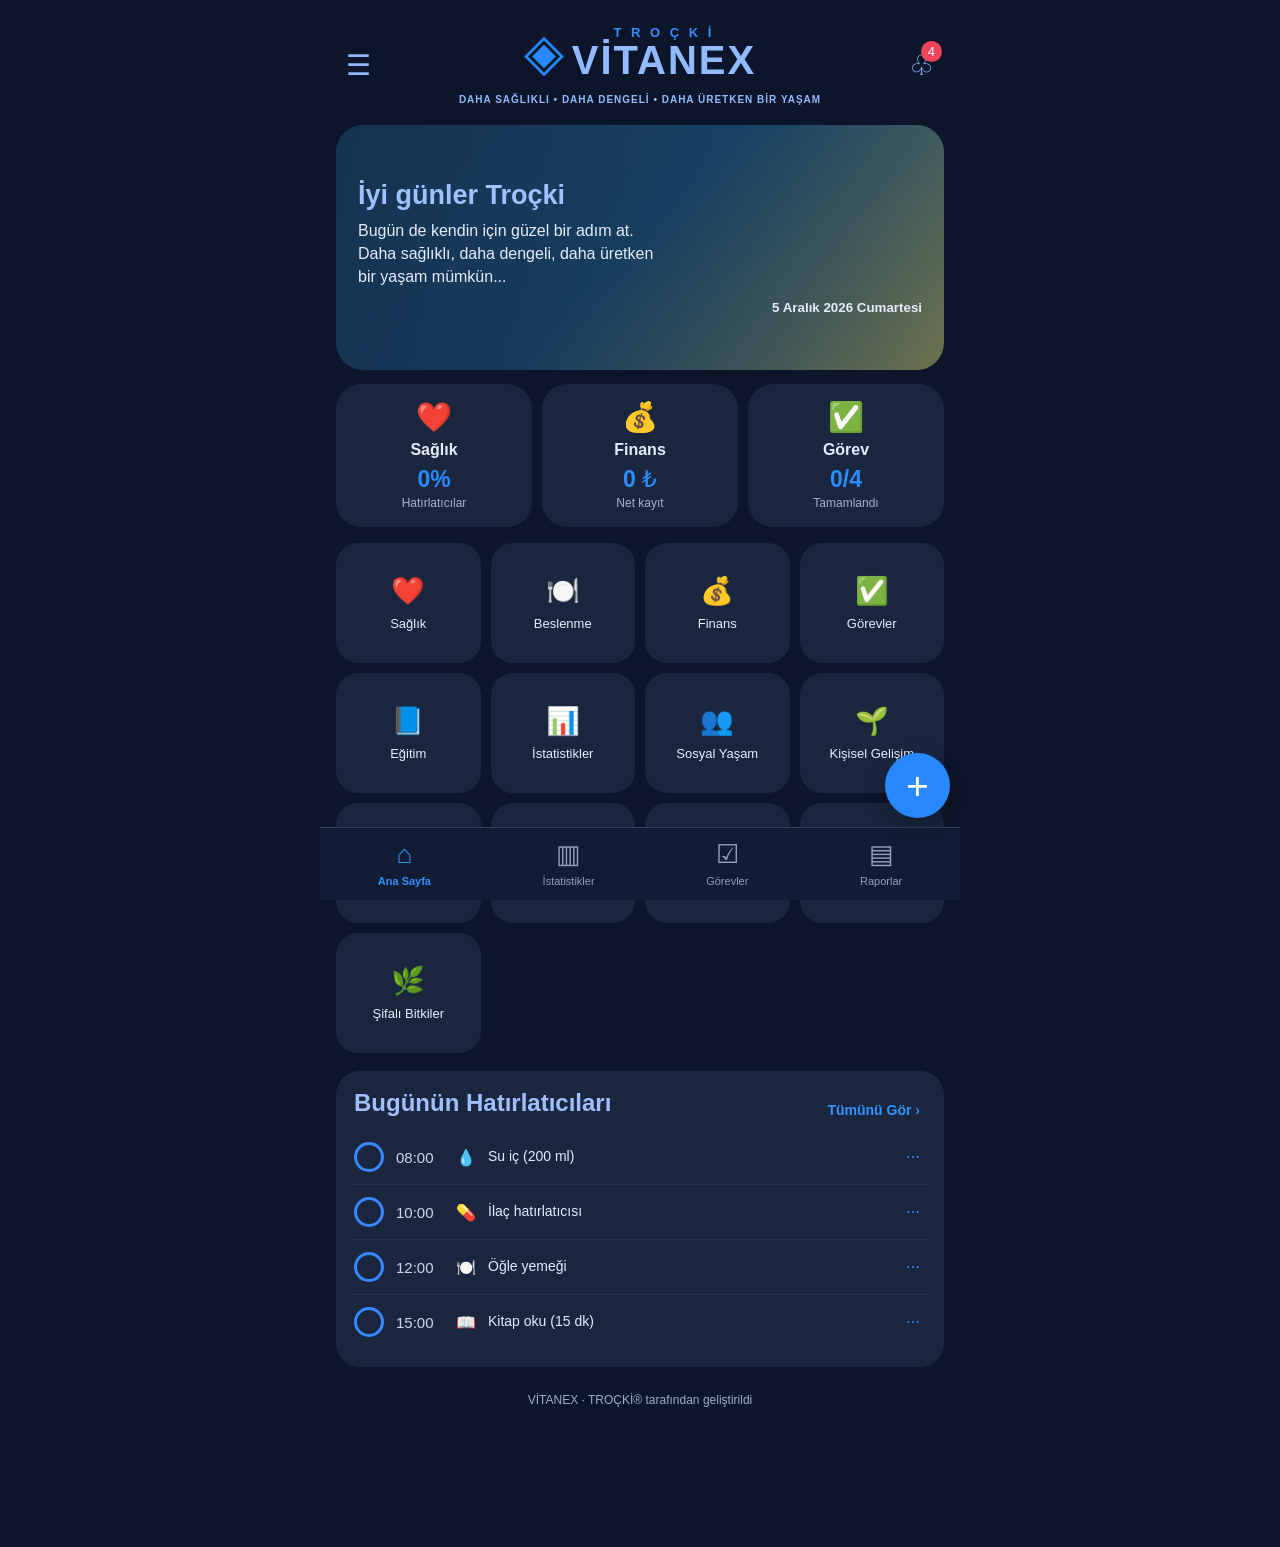
==== index.html @ fcb5318d "Add files via upload" ====
<!doctype html><html lang="tr"><head><meta charset="utf-8"><meta name="viewport" content="width=device-width,initial-scale=1,viewport-fit=cover"><meta name="theme-color" content="#0c1529"><meta name="apple-mobile-web-app-capable" content="yes"><meta name="apple-mobile-web-app-status-bar-style" content="black-translucent"><meta name="apple-mobile-web-app-title" content="VİTANEX"><meta name="description" content="TROÇKİ VİTANEX: kişisel yaşam yönetimi, ilaç hatırlatıcıları ve şifalı bitkiler rehberi"><link rel="manifest" href="manifest.webmanifest"><link rel="icon" href="icon.svg"><link rel="apple-touch-icon" href="icon.png"><link rel="stylesheet" href="style.css"><title>TROÇKİ VİTANEX</title></head><body><div class="app"><header class="top"><button class="menu" id="menuBtn" aria-label="Menü">☰</button><div class="brand"><div class="brandrow"><span class="leaf">◈</span><div><small>T R O Ç K İ</small><strong>VİTANEX</strong></div></div><p>DAHA SAĞLIKLI • DAHA DENGELİ • DAHA ÜRETKEN BİR YAŞAM</p></div><button class="bell" id="bellBtn" aria-label="Hatırlatıcılar">♧<span id="bellCount"></span></button></header><main id="view" aria-live="polite"></main><nav class="tabs"><button data-page="home" class="active"><span>⌂</span>Ana Sayfa</button><button data-page="stats"><span>▥</span>İstatistikler</button><button data-page="tasks"><span>☑</span>Görevler</button><button data-page="reports"><span>▤</span>Raporlar</button></nav><button class="fab" id="fab" aria-label="Yeni kayıt">+</button><div id="drawer" class="drawer" hidden></div><div id="toast" role="status"></div></div><script src="app.js" defer></script></body></html>
---- style.css ----
:root{font-family:-apple-system,BlinkMacSystemFont,"Segoe UI",sans-serif;color:#e6ecfa;background:#0c1529;font-synthesis:none}*{box-sizing:border-box}body{margin:0}.app{max-width:640px;margin:auto;min-height:100dvh;padding-bottom:calc(90px + env(safe-area-inset-bottom))}.top{padding:calc(22px + env(safe-area-inset-top)) 18px 17px;display:flex;align-items:center;justify-content:space-between;gap:10px}.menu,.bell{background:transparent;border:0;color:#91b9ff;font-size:28px;cursor:pointer;padding:8px}.bell{position:relative}.bell span{position:absolute;top:0;right:0;background:#f0445c;color:white;border-radius:30px;font-size:13px;padding:3px 7px}.brand{text-align:center;flex:1}.brandrow{display:flex;justify-content:center;align-items:center;gap:8px}.leaf{font-size:52px;color:#2788ff}.brand small{display:block;font-size:13px;letter-spacing:3px;color:#348eff;font-weight:850}.brand strong{display:block;font-size:40px;letter-spacing:2px;color:#91baff;line-height:1}.brand p{font-size:10px;letter-spacing:1px;color:#91baff;font-weight:700;line-height:1.6;margin:10px 0 0}main{padding:0 16px 30px}.hero{min-height:210px;border-radius:27px;background:linear-gradient(90deg,#132b4ac9,#132b4a70),linear-gradient(135deg,#244e6d,#1d5c83 48%,#b5aa50);padding:25px 22px;display:flex;flex-direction:column;justify-content:center;margin-bottom:14px}.hero h1{font-size:27px;color:#9fc2ff;margin:0 0 8px}.hero p{font-size:16px;line-height:1.45;max-width:310px;margin:0}.hero small{align-self:flex-end;margin-top:12px;font-weight:800}.summary{display:grid;grid-template-columns:repeat(3,minmax(0,1fr));gap:10px;margin:14px 0}.stat{background:#19263e;border-radius:25px;padding:16px 8px;text-align:center;min-height:132px}.stat .emoji{font-size:29px}.stat strong{display:block;margin:7px 0;font-size:16px}.stat b{display:block;font-size:23px;color:#2b8cff}.stat small{font-size:12px;color:#a7b3cb}.tiles{display:grid;grid-template-columns:repeat(4,minmax(0,1fr));gap:10px;margin:16px 0}.tile{background:#19263e;color:#e9eefb;border:0;border-radius:22px;min-height:100px;padding:14px 3px;display:flex;align-items:center;justify-content:center;flex-direction:column;gap:9px;font-size:13px;cursor:pointer}.tile span{font-size:27px}.panel{background:#19263e;border-radius:24px;padding:18px;margin:18px 0}.panel h2,.heading h1{margin:0 0 13px;color:#a1bfff}.heading{margin:15px 0}.heading h1{font-size:25px}.heading p{color:#aebad2;font-size:13px;line-height:1.5}.row{display:flex;gap:10px;align-items:center}.between{justify-content:space-between}.reminder{display:flex;align-items:center;gap:12px;padding:12px 0;border-bottom:1px solid #ffffff12}.reminder:last-child{border-bottom:0}.reminder.done .name{text-decoration:line-through;color:#8e9ab2}.check{width:30px;height:30px;border:3px solid #3888ff;border-radius:50%;background:none;color:white;flex-shrink:0;font-size:17px;cursor:pointer}.done .check{background:#22b985;border-color:#22b985}.time{color:#d2d9eb;font-size:15px;min-width:48px}.name{flex:1;font-size:14px;line-height:1.4}.muted{color:#9baac4;font-size:13px}.link{border:0;background:none;color:#3295ff;font-weight:750;cursor:pointer;font-size:14px}.btn{background:#2888fa;border:0;border-radius:12px;color:white;font-size:14px;font-weight:700;padding:12px 15px;cursor:pointer}.btn.alt{background:#273d5d}.btn.danger{background:#8c3948}.btn.sm{padding:8px 10px;font-size:12px}.buttons{display:flex;flex-wrap:wrap;gap:9px;margin:14px 0}.field{display:grid;gap:7px;margin:13px 0}.field label{font-weight:700;font-size:13px}.field input,.field select,.field textarea,.search{background:#0f1b31;color:white;border:1px solid #3b4b67;border-radius:12px;padding:13px;font:inherit;width:100%}.field textarea{min-height:80px}.tabs{position:fixed;z-index:6;bottom:0;left:50%;transform:translateX(-50%);width:min(100%,640px);display:flex;justify-content:space-around;background:#111d34;border-top:1px solid #31435e;padding:10px 2px calc(12px + env(safe-area-inset-bottom))}.tabs button{border:0;background:none;color:#93a0ba;display:flex;flex-direction:column;align-items:center;gap:5px;font-size:11px;cursor:pointer}.tabs button span{font-size:26px}.tabs button.active{color:#348eff;font-weight:750}.fab{position:fixed;z-index:7;bottom:calc(82px + env(safe-area-inset-bottom));right:max(18px,calc((100vw - 620px)/2));background:#2788ff;color:white;border:0;border-radius:50%;width:65px;height:65px;font-size:39px;box-shadow:0 7px 20px #0004;cursor:pointer}.drawer{position:fixed;z-index:15;inset:0;background:#071022e8;overflow-y:auto;padding:calc(30px + env(safe-area-inset-top)) 20px}.drawer[hidden]{display:none}.drawer .inner{max-width:500px;margin:auto}.drawer button.nav{display:block;width:100%;background:#1b2a44;border:0;color:white;text-align:left;border-radius:12px;margin:7px 0;padding:15px;font-size:16px}.plants{display:grid;gap:10px}.plant{display:flex;gap:12px;align-items:center;padding:14px;border-radius:18px;background:#19263e}.plant .symbol{font-size:32px;width:44px;text-align:center}.plant .info{flex:1;min-width:0}.plant strong{display:block}.plant em{font-size:11px;color:#9aaccb}.plant p{font-size:12px;color:#bbc7da;line-height:1.4;margin:5px 0}.fav{background:none;border:0;color:#ffb94c;font-size:22px;cursor:pointer}.notice{background:#302b29;border:1px solid #69533a;border-radius:15px;color:#f4dcb5;font-size:13px;line-height:1.55;padding:13px;margin:12px 0}.chip{border:1px solid #3b5579;background:#182941;border-radius:30px;color:#e6edfc;padding:8px 12px;margin:3px;cursor:pointer}.chip.active{background:#2475d8}.detail{line-height:1.65}.detail h2{color:#a1c4ff}.empty{padding:24px;text-align:center;color:#aab6ce}.footer{text-align:center;color:#9daecb;font-size:12px;padding:8px 0 20px}#toast{position:fixed;bottom:105px;left:50%;transform:translateX(-50%);z-index:30;background:#285e93;padding:12px 18px;border-radius:13px;opacity:0;pointer-events:none;transition:opacity .2s;max-width:85%;text-align:center}#toast.show{opacity:1}@media(min-width:600px){.tile{min-height:120px}.hero{min-height:245px}}
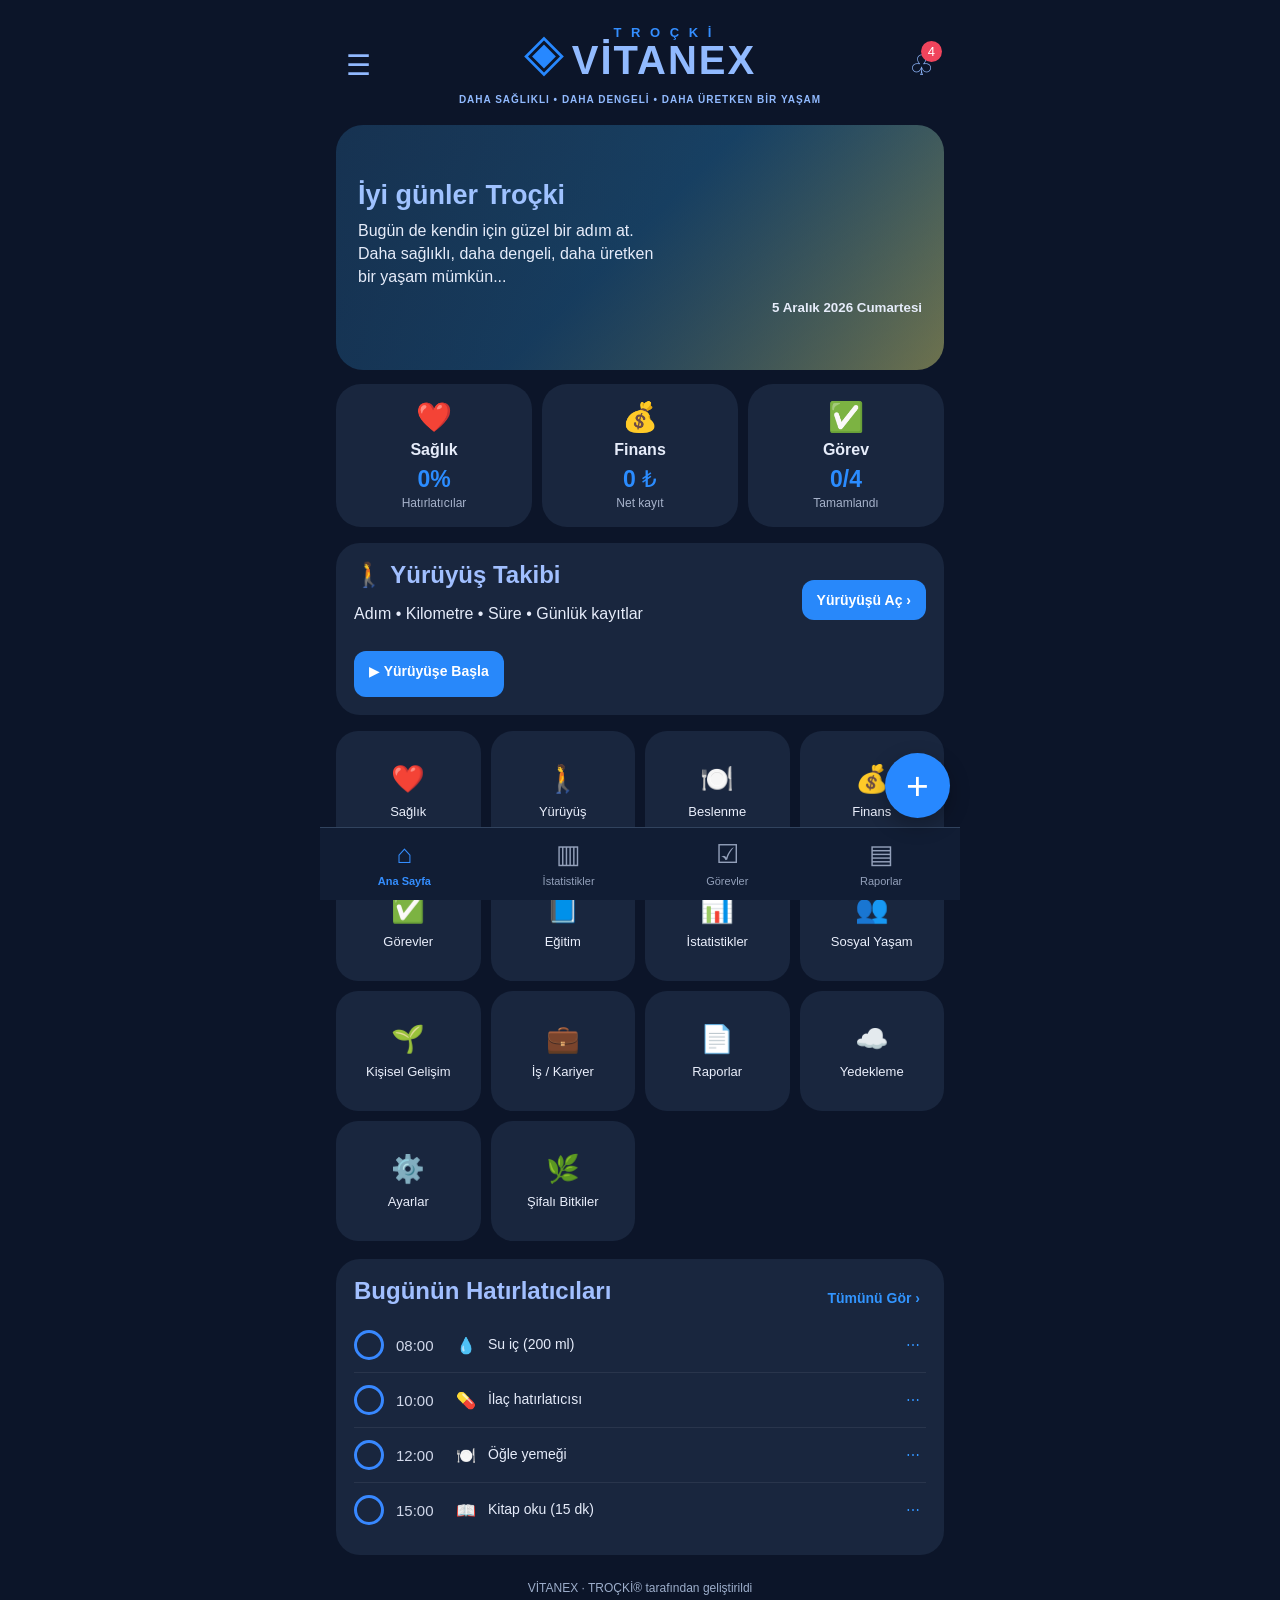
==== commit 9e97fde7: "Add files via upload" ====
--- a/index.html
+++ b/index.html
@@ -1 +1 @@
-<!doctype html><html lang="tr"><head><meta charset="utf-8"><meta name="viewport" content="width=device-width,initial-scale=1,viewport-fit=cover"><meta name="theme-color" content="#0c1529"><meta name="apple-mobile-web-app-capable" content="yes"><meta name="apple-mobile-web-app-status-bar-style" content="black-translucent"><meta name="apple-mobile-web-app-title" content="VİTANEX"><meta name="description" content="TROÇKİ VİTANEX: kişisel yaşam yönetimi, ilaç hatırlatıcıları ve şifalı bitkiler rehberi"><link rel="manifest" href="manifest.webmanifest"><link rel="icon" href="icon.svg"><link rel="apple-touch-icon" href="icon.png"><link rel="stylesheet" href="style.css"><title>TROÇKİ VİTANEX</title></head><body><div class="app"><header class="top"><button class="menu" id="menuBtn" aria-label="Menü">☰</button><div class="brand"><div class="brandrow"><span class="leaf">◈</span><div><small>T R O Ç K İ</small><strong>VİTANEX</strong></div></div><p>DAHA SAĞLIKLI • DAHA DENGELİ • DAHA ÜRETKEN BİR YAŞAM</p></div><button class="bell" id="bellBtn" aria-label="Hatırlatıcılar">♧<span id="bellCount"></span></button></header><main id="view" aria-live="polite"></main><nav class="tabs"><button data-page="home" class="active"><span>⌂</span>Ana Sayfa</button><button data-page="stats"><span>▥</span>İstatistikler</button><button data-page="tasks"><span>☑</span>Görevler</button><button data-page="reports"><span>▤</span>Raporlar</button></nav><button class="fab" id="fab" aria-label="Yeni kayıt">+</button><div id="drawer" class="drawer" hidden></div><div id="toast" role="status"></div></div><script src="app.js" defer></script></body></html>+<!doctype html><html lang="tr"><head><meta charset="utf-8"><meta name="viewport" content="width=device-width,initial-scale=1,viewport-fit=cover"><meta name="theme-color" content="#0c1529"><meta name="apple-mobile-web-app-capable" content="yes"><meta name="apple-mobile-web-app-status-bar-style" content="black-translucent"><meta name="apple-mobile-web-app-title" content="VİTANEX"><meta name="description" content="TROÇKİ VİTANEX: kişisel yaşam yönetimi, ilaç hatırlatıcıları ve şifalı bitkiler rehberi"><link rel="manifest" href="manifest.webmanifest"><link rel="icon" href="icon.svg"><link rel="apple-touch-icon" href="icon.png"><link rel="stylesheet" href="style.css?v=8"><title>TROÇKİ VİTANEX</title></head><body><div class="app"><header class="top"><button class="menu" id="menuBtn" aria-label="Menü">☰</button><div class="brand"><div class="brandrow"><span class="leaf">◈</span><div><small>T R O Ç K İ</small><strong>VİTANEX</strong></div></div><p>DAHA SAĞLIKLI • DAHA DENGELİ • DAHA ÜRETKEN BİR YAŞAM</p></div><button class="bell" id="bellBtn" aria-label="Hatırlatıcılar">♧<span id="bellCount"></span></button></header><main id="view" aria-live="polite"></main><nav class="tabs"><button data-page="home" class="active"><span>⌂</span>Ana Sayfa</button><button data-page="stats"><span>▥</span>İstatistikler</button><button data-page="tasks"><span>☑</span>Görevler</button><button data-page="reports"><span>▤</span>Raporlar</button></nav><button class="fab" id="fab" aria-label="Yeni kayıt">+</button><div id="drawer" class="drawer" hidden></div><div id="toast" role="status"></div></div><script src="app.js?v=8" defer></script></body></html>
--- a/style.css
+++ b/style.css
@@ -1 +1,6 @@
 :root{font-family:-apple-system,BlinkMacSystemFont,"Segoe UI",sans-serif;color:#e6ecfa;background:#0c1529;font-synthesis:none}*{box-sizing:border-box}body{margin:0}.app{max-width:640px;margin:auto;min-height:100dvh;padding-bottom:calc(90px + env(safe-area-inset-bottom))}.top{padding:calc(22px + env(safe-area-inset-top)) 18px 17px;display:flex;align-items:center;justify-content:space-between;gap:10px}.menu,.bell{background:transparent;border:0;color:#91b9ff;font-size:28px;cursor:pointer;padding:8px}.bell{position:relative}.bell span{position:absolute;top:0;right:0;background:#f0445c;color:white;border-radius:30px;font-size:13px;padding:3px 7px}.brand{text-align:center;flex:1}.brandrow{display:flex;justify-content:center;align-items:center;gap:8px}.leaf{font-size:52px;color:#2788ff}.brand small{display:block;font-size:13px;letter-spacing:3px;color:#348eff;font-weight:850}.brand strong{display:block;font-size:40px;letter-spacing:2px;color:#91baff;line-height:1}.brand p{font-size:10px;letter-spacing:1px;color:#91baff;font-weight:700;line-height:1.6;margin:10px 0 0}main{padding:0 16px 30px}.hero{min-height:210px;border-radius:27px;background:linear-gradient(90deg,#132b4ac9,#132b4a70),linear-gradient(135deg,#244e6d,#1d5c83 48%,#b5aa50);padding:25px 22px;display:flex;flex-direction:column;justify-content:center;margin-bottom:14px}.hero h1{font-size:27px;color:#9fc2ff;margin:0 0 8px}.hero p{font-size:16px;line-height:1.45;max-width:310px;margin:0}.hero small{align-self:flex-end;margin-top:12px;font-weight:800}.summary{display:grid;grid-template-columns:repeat(3,minmax(0,1fr));gap:10px;margin:14px 0}.stat{background:#19263e;border-radius:25px;padding:16px 8px;text-align:center;min-height:132px}.stat .emoji{font-size:29px}.stat strong{display:block;margin:7px 0;font-size:16px}.stat b{display:block;font-size:23px;color:#2b8cff}.stat small{font-size:12px;color:#a7b3cb}.tiles{display:grid;grid-template-columns:repeat(4,minmax(0,1fr));gap:10px;margin:16px 0}.tile{background:#19263e;color:#e9eefb;border:0;border-radius:22px;min-height:100px;padding:14px 3px;display:flex;align-items:center;justify-content:center;flex-direction:column;gap:9px;font-size:13px;cursor:pointer}.tile span{font-size:27px}.panel{background:#19263e;border-radius:24px;padding:18px;margin:18px 0}.panel h2,.heading h1{margin:0 0 13px;color:#a1bfff}.heading{margin:15px 0}.heading h1{font-size:25px}.heading p{color:#aebad2;font-size:13px;line-height:1.5}.row{display:flex;gap:10px;align-items:center}.between{justify-content:space-between}.reminder{display:flex;align-items:center;gap:12px;padding:12px 0;border-bottom:1px solid #ffffff12}.reminder:last-child{border-bottom:0}.reminder.done .name{text-decoration:line-through;color:#8e9ab2}.check{width:30px;height:30px;border:3px solid #3888ff;border-radius:50%;background:none;color:white;flex-shrink:0;font-size:17px;cursor:pointer}.done .check{background:#22b985;border-color:#22b985}.time{color:#d2d9eb;font-size:15px;min-width:48px}.name{flex:1;font-size:14px;line-height:1.4}.muted{color:#9baac4;font-size:13px}.link{border:0;background:none;color:#3295ff;font-weight:750;cursor:pointer;font-size:14px}.btn{background:#2888fa;border:0;border-radius:12px;color:white;font-size:14px;font-weight:700;padding:12px 15px;cursor:pointer}.btn.alt{background:#273d5d}.btn.danger{background:#8c3948}.btn.sm{padding:8px 10px;font-size:12px}.buttons{display:flex;flex-wrap:wrap;gap:9px;margin:14px 0}.field{display:grid;gap:7px;margin:13px 0}.field label{font-weight:700;font-size:13px}.field input,.field select,.field textarea,.search{background:#0f1b31;color:white;border:1px solid #3b4b67;border-radius:12px;padding:13px;font:inherit;width:100%}.field textarea{min-height:80px}.tabs{position:fixed;z-index:6;bottom:0;left:50%;transform:translateX(-50%);width:min(100%,640px);display:flex;justify-content:space-around;background:#111d34;border-top:1px solid #31435e;padding:10px 2px calc(12px + env(safe-area-inset-bottom))}.tabs button{border:0;background:none;color:#93a0ba;display:flex;flex-direction:column;align-items:center;gap:5px;font-size:11px;cursor:pointer}.tabs button span{font-size:26px}.tabs button.active{color:#348eff;font-weight:750}.fab{position:fixed;z-index:7;bottom:calc(82px + env(safe-area-inset-bottom));right:max(18px,calc((100vw - 620px)/2));background:#2788ff;color:white;border:0;border-radius:50%;width:65px;height:65px;font-size:39px;box-shadow:0 7px 20px #0004;cursor:pointer}.drawer{position:fixed;z-index:15;inset:0;background:#071022e8;overflow-y:auto;padding:calc(30px + env(safe-area-inset-top)) 20px}.drawer[hidden]{display:none}.drawer .inner{max-width:500px;margin:auto}.drawer button.nav{display:block;width:100%;background:#1b2a44;border:0;color:white;text-align:left;border-radius:12px;margin:7px 0;padding:15px;font-size:16px}.plants{display:grid;gap:10px}.plant{display:flex;gap:12px;align-items:center;padding:14px;border-radius:18px;background:#19263e}.plant .symbol{font-size:32px;width:44px;text-align:center}.plant .info{flex:1;min-width:0}.plant strong{display:block}.plant em{font-size:11px;color:#9aaccb}.plant p{font-size:12px;color:#bbc7da;line-height:1.4;margin:5px 0}.fav{background:none;border:0;color:#ffb94c;font-size:22px;cursor:pointer}.notice{background:#302b29;border:1px solid #69533a;border-radius:15px;color:#f4dcb5;font-size:13px;line-height:1.55;padding:13px;margin:12px 0}.chip{border:1px solid #3b5579;background:#182941;border-radius:30px;color:#e6edfc;padding:8px 12px;margin:3px;cursor:pointer}.chip.active{background:#2475d8}.detail{line-height:1.65}.detail h2{color:#a1c4ff}.empty{padding:24px;text-align:center;color:#aab6ce}.footer{text-align:center;color:#9daecb;font-size:12px;padding:8px 0 20px}#toast{position:fixed;bottom:105px;left:50%;transform:translateX(-50%);z-index:30;background:#285e93;padding:12px 18px;border-radius:13px;opacity:0;pointer-events:none;transition:opacity .2s;max-width:85%;text-align:center}#toast.show{opacity:1}@media(min-width:600px){.tile{min-height:120px}.hero{min-height:245px}}
+
+/* V-TANEX detaylı modüller */
+.record{background:#111f36;border:1px solid #304563;border-radius:15px;padding:14px;margin:12px 0}.record p{font-size:14px;margin:9px 0;color:#d3def2;overflow-wrap:anywhere}.record .row b{color:#91baff}.btnlink{display:inline-flex;align-items:center;text-decoration:none;min-height:46px}.stat b{overflow-wrap:anywhere;font-size:clamp(15px,4vw,23px)}
+
+.walk-home{margin:16px 0}.walk-home .row{gap:12px;flex-wrap:wrap}.walk-home .btnlink{display:inline-block;margin-top:12px;text-decoration:none}
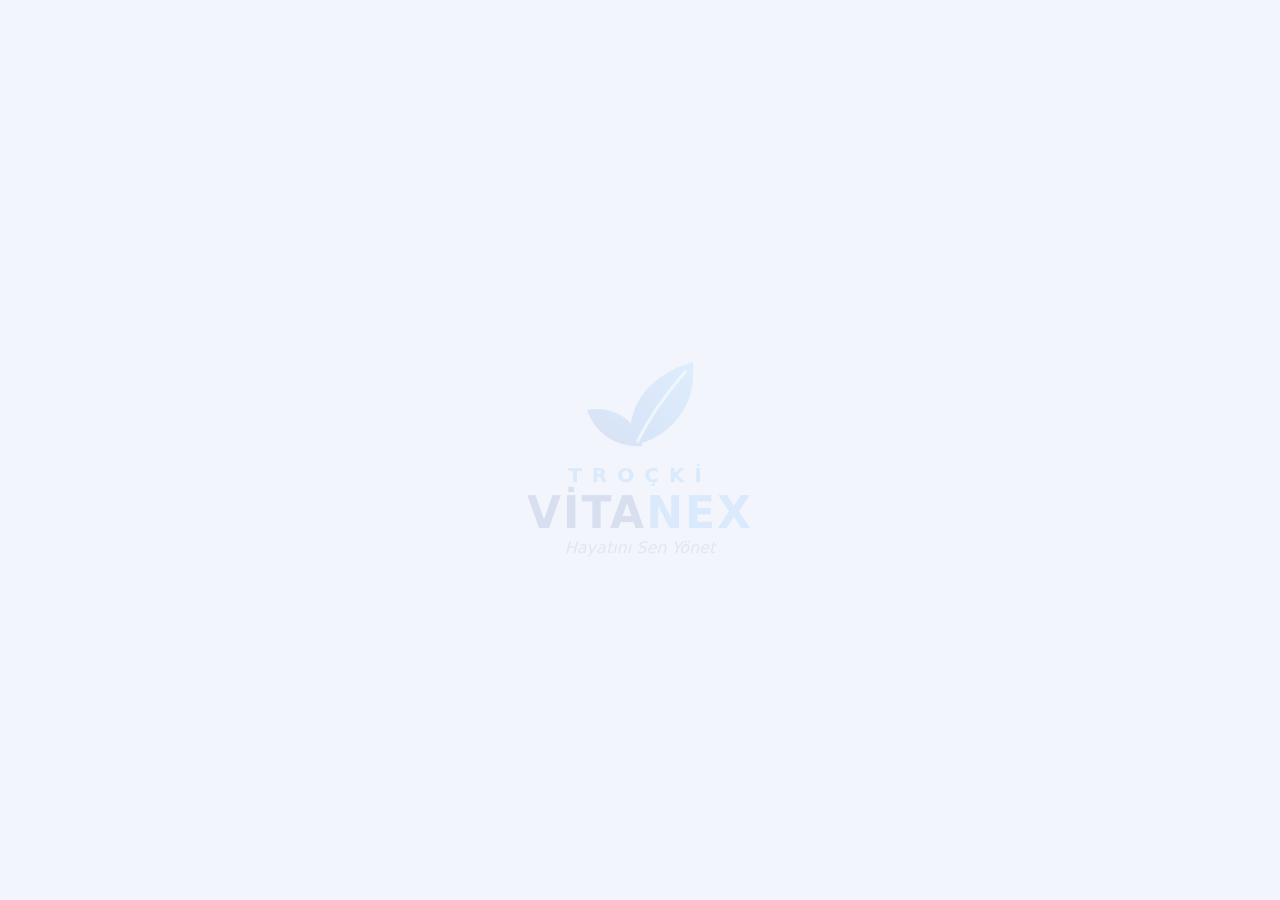
==== commit 00eafc87: "Web sürümü hem web/ hem docs/ altında; kök index.html web/'e yönlendirir Co-Authored-By: Claude Opus" ====
--- a/index.html
+++ b/index.html
@@ -1 +1,3 @@
-<!doctype html><html lang="tr"><head><meta charset="utf-8"><meta name="viewport" content="width=device-width,initial-scale=1,viewport-fit=cover"><meta name="theme-color" content="#0c1529"><meta name="apple-mobile-web-app-capable" content="yes"><meta name="apple-mobile-web-app-status-bar-style" content="black-translucent"><meta name="apple-mobile-web-app-title" content="VİTANEX"><meta name="description" content="TROÇKİ VİTANEX: kişisel yaşam yönetimi, ilaç hatırlatıcıları ve şifalı bitkiler rehberi"><link rel="manifest" href="manifest.webmanifest"><link rel="icon" href="icon.svg"><link rel="apple-touch-icon" href="icon.png"><link rel="stylesheet" href="style.css?v=8"><title>TROÇKİ VİTANEX</title></head><body><div class="app"><header class="top"><button class="menu" id="menuBtn" aria-label="Menü">☰</button><div class="brand"><div class="brandrow"><span class="leaf">◈</span><div><small>T R O Ç K İ</small><strong>VİTANEX</strong></div></div><p>DAHA SAĞLIKLI • DAHA DENGELİ • DAHA ÜRETKEN BİR YAŞAM</p></div><button class="bell" id="bellBtn" aria-label="Hatırlatıcılar">♧<span id="bellCount"></span></button></header><main id="view" aria-live="polite"></main><nav class="tabs"><button data-page="home" class="active"><span>⌂</span>Ana Sayfa</button><button data-page="stats"><span>▥</span>İstatistikler</button><button data-page="tasks"><span>☑</span>Görevler</button><button data-page="reports"><span>▤</span>Raporlar</button></nav><button class="fab" id="fab" aria-label="Yeni kayıt">+</button><div id="drawer" class="drawer" hidden></div><div id="toast" role="status"></div></div><script src="app.js?v=8" defer></script></body></html>+<!doctype html><html lang="tr"><head><meta charset="utf-8"><title>TROÇKİ VİTANEX</title>
+<meta http-equiv="refresh" content="0; url=web/"><link rel="canonical" href="web/"></head>
+<body><a href="web/">TROÇKİ VİTANEX'i aç</a></body></html>
